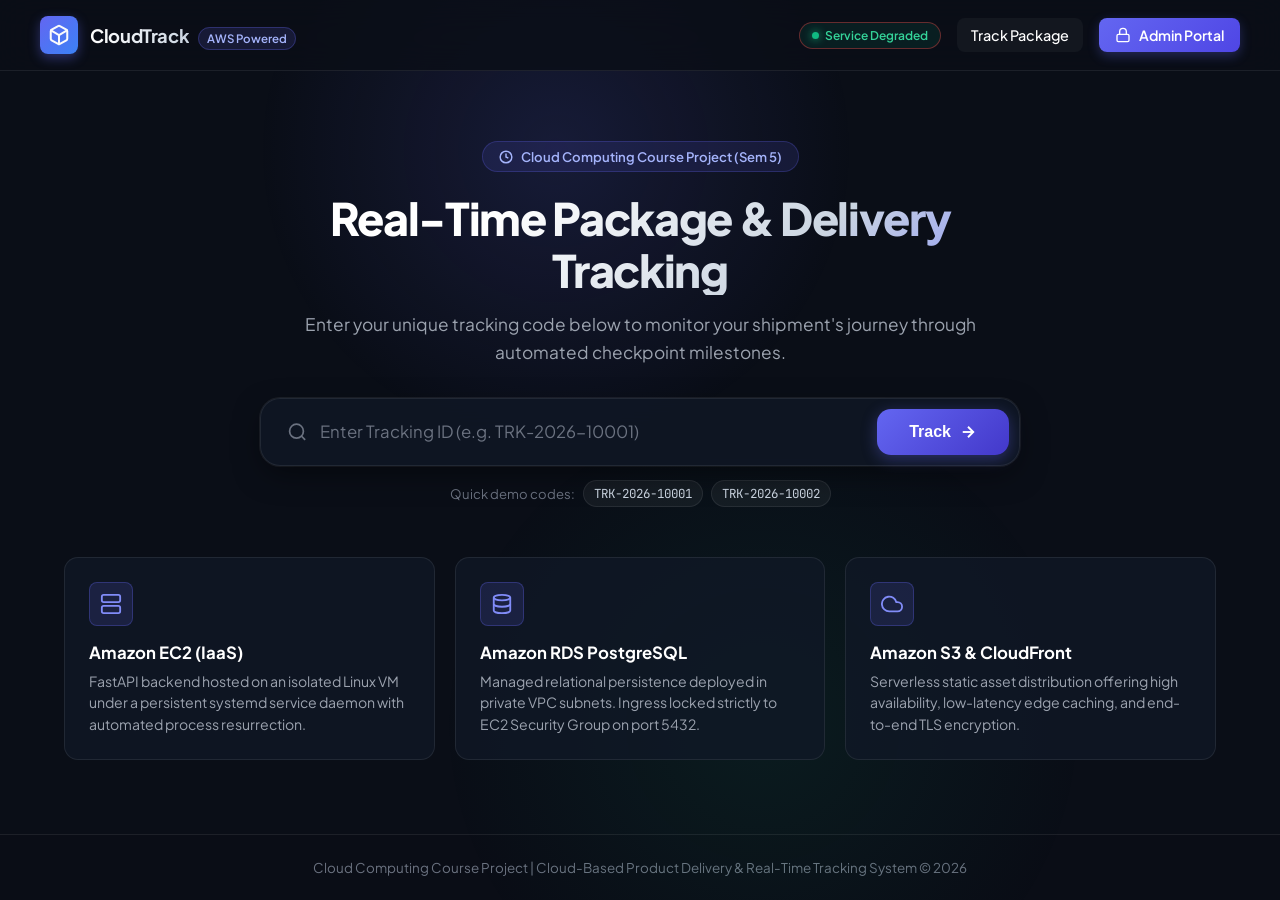
==== frontend/index.html @ 50c55e42 "feat: complete cloud tracking system with AWS provisioning and tests" ====
<!DOCTYPE html>
<html lang="en">
<head>
    <meta charset="UTF-8">
    <meta name="viewport" content="width=device-width, initial-scale=1.0">
    <title>Track Your Shipment | Cloud Delivery & Real-Time Tracking</title>
    <meta name="description" content="Track your package delivery status in real time with our cloud-hosted tracking platform powered by FastAPI, PostgreSQL, and AWS.">
    <link rel="stylesheet" href="css/style.css">
    <link rel="icon" href="data:image/svg+xml,<svg xmlns=%22http://www.w3.org/2000/svg%22 viewBox=%220%22%22 100 100%22><text y=%22.9em%22 font-size=%2290%22>📦</text></svg>">
</head>
<body>

    <!-- Top Navigation Bar -->
    <header class="navbar">
        <div class="nav-container">
            <a href="/" class="brand">
                <div class="brand-icon">
                    <svg width="22" height="22" viewBox="0 0 24 24" fill="none" stroke="currentColor" stroke-width="2.2" stroke-linecap="round" stroke-linejoin="round">
                        <path d="M21 16V8a2 2 0 0 0-1-1.73l-7-4a2 2 0 0 0-2 0l-7 4A2 2 0 0 0 3 8v8a2 2 0 0 0 1 1.73l7 4a2 2 0 0 0 2 0l7-4A2 2 0 0 0 21 16z"></path>
                        <polyline points="3.27 6.96 12 12.01 20.73 6.96"></polyline>
                        <line x1="12" y1="22.08" x2="12" y2="12"></line>
                    </svg>
                </div>
                <div>
                    <span class="brand-title">CloudTrack</span>
                    <span class="brand-badge">AWS Powered</span>
                </div>
            </a>

            <div class="nav-links">
                <div class="health-pill" id="systemHealthBadge" title="Backend compute & database availability probe">
                    <span class="health-dot"></span>
                    <span id="healthText">Probing Cloud...</span>
                </div>
                <a href="/" class="nav-link active">Track Package</a>
                <a href="admin.html" class="btn-nav">
                    <svg width="16" height="16" viewBox="0 0 24 24" fill="none" stroke="currentColor" stroke-width="2">
                        <rect x="3" y="11" width="18" height="11" rx="2" ry="2"></rect>
                        <path d="M7 11V7a5 5 0 0 1 10 0v4"></path>
                    </svg>
                    Admin Portal
                </a>
            </div>
        </div>
    </header>

    <!-- Main Content Area -->
    <main class="main-content">
        <!-- Hero Section -->
        <section class="hero">
            <div class="hero-tag">
                <svg width="14" height="14" viewBox="0 0 24 24" fill="none" stroke="currentColor" stroke-width="2.5">
                    <circle cx="12" cy="12" r="10"></circle>
                    <polyline points="12 6 12 12 16 14"></polyline>
                </svg>
                Cloud Computing Course Project (Sem 5)
            </div>
            <h1 class="hero-title">Real-Time Package & Delivery Tracking</h1>
            <p class="hero-subtitle">
                Enter your unique tracking code below to monitor your shipment's journey through automated checkpoint milestones.
            </p>

            <!-- Search Card -->
            <div class="search-card">
                <form id="trackForm" class="search-form">
                    <div class="search-input-wrapper">
                        <svg width="22" height="22" viewBox="0 0 24 24" fill="none" stroke="#6b7280" stroke-width="2">
                            <circle cx="11" cy="11" r="8"></circle>
                            <line x1="21" y1="21" x2="16.65" y2="16.65"></line>
                        </svg>
                        <input 
                            type="text" 
                            id="trackingInput" 
                            class="search-input" 
                            placeholder="Enter Tracking ID (e.g. TRK-2026-10001)" 
                            required 
                            pattern="^[Tt][Rr][Kk]-\d{4}-\d{5}$"
                            title="Format: TRK-YYYY-NNNNN (e.g. TRK-2026-10001)"
                            autocomplete="off"
                            spellcheck="false"
                        />
                    </div>
                    <button type="submit" id="btnTrack" class="btn-search">
                        <span>Track</span>
                        <svg width="18" height="18" viewBox="0 0 24 24" fill="none" stroke="currentColor" stroke-width="2.5">
                            <line x1="5" y1="12" x2="19" y2="12"></line>
                            <polyline points="12 5 19 12 12 19"></polyline>
                        </svg>
                    </button>
                </form>
            </div>

            <!-- Quick Demo Sample Chips -->
            <div class="sample-chips">
                <span>Quick demo codes:</span>
                <button type="button" class="chip sample-btn" data-code="TRK-2026-10001">TRK-2026-10001</button>
                <button type="button" class="chip sample-btn" data-code="TRK-2026-10002">TRK-2026-10002</button>
            </div>
        </section>

        <!-- Tracking Results Container -->
        <section id="resultsArea" class="result-container" style="display: none;">
            <div class="result-card">
                <!-- Header -->
                <div class="result-header">
                    <div class="result-id-group">
                        <span class="result-label">Tracking Number</span>
                        <span id="displayTrackingId" class="result-id">TRK-2026-XXXXX</span>
                    </div>
                    <div>
                        <span id="displayStatusBadge" class="status-badge CREATED">CREATED</span>
                    </div>
                </div>

                <!-- 6-Stage Visual Stepper -->
                <div class="stepper-container">
                    <div class="stepper">
                        <div class="stepper-progress-bg">
                            <div id="stepperFill" class="stepper-progress-fill" style="width: 0%;"></div>
                        </div>

                        <div class="step-item" data-stage="CREATED">
                            <div class="step-circle">1</div>
                            <span class="step-name">Created</span>
                        </div>
                        <div class="step-item" data-stage="PACKED">
                            <div class="step-circle">2</div>
                            <span class="step-name">Packed</span>
                        </div>
                        <div class="step-item" data-stage="DISPATCHED">
                            <div class="step-circle">3</div>
                            <span class="step-name">Dispatched</span>
                        </div>
                        <div class="step-item" data-stage="IN_TRANSIT">
                            <div class="step-circle">4</div>
                            <span class="step-name">In Transit</span>
                        </div>
                        <div class="step-item" data-stage="OUT_FOR_DELIVERY">
                            <div class="step-circle">5</div>
                            <span class="step-name">Out for Delivery</span>
                        </div>
                        <div class="step-item" data-stage="DELIVERED">
                            <div class="step-circle">6</div>
                            <span class="step-name">Delivered</span>
                        </div>
                    </div>
                </div>

                <!-- Info Grid -->
                <div class="info-grid">
                    <div class="info-item">
                        <span class="info-label">Product Item</span>
                        <span id="displayProduct" class="info-val">-</span>
                    </div>
                    <div class="info-item">
                        <span class="info-label">Destination City</span>
                        <span id="displayDestination" class="info-val">-</span>
                    </div>
                    <div class="info-item">
                        <span class="info-label">Registered On</span>
                        <span id="displayCreatedDate" class="info-val">-</span>
                    </div>
                    <div class="info-item">
                        <span class="info-label">Last Status Update</span>
                        <span id="displayUpdatedDate" class="info-val">-</span>
                    </div>
                </div>

                <!-- Timeline Section -->
                <div class="timeline-section">
                    <h2 class="section-title">
                        <svg width="20" height="20" viewBox="0 0 24 24" fill="none" stroke="#6366f1" stroke-width="2.5">
                            <circle cx="12" cy="12" r="10"></circle>
                            <polyline points="12 6 12 12 14 14"></polyline>
                        </svg>
                        Checkpoint Journey History
                    </h2>
                    
                    <div id="timelineContainer" class="timeline">
                        <!-- Dynamic Checkpoint Events Injected Here -->
                    </div>

                    <!-- Privacy Assurance Callout -->
                    <div class="privacy-banner">
                        <svg width="20" height="20" viewBox="0 0 24 24" fill="none" stroke="currentColor" stroke-width="2">
                            <rect x="3" y="11" width="18" height="11" rx="2" ry="2"></rect>
                            <path d="M7 11V7a5 5 0 0 1 10 0v4"></path>
                        </svg>
                        <span>
                            <strong>Cloud Security & Privacy Guarantee:</strong> Customer tracking responses enforce strict data minimization. Recipient phone numbers and street addresses remain confidential on private database subnets.
                        </span>
                    </div>
                </div>
            </div>
        </section>

        <!-- Error State Display -->
        <div id="errorArea" class="result-container" style="display: none;">
            <div class="result-card" style="padding: 30px; text-align: center;">
                <div style="font-size: 2.5rem; margin-bottom: 12px;">🔍</div>
                <h3 id="errorHeading" style="font-size: 1.25rem; font-weight: 700; margin-bottom: 8px;">Shipment Not Found</h3>
                <p id="errorMessage" style="color: var(--text-secondary); font-size: 0.95rem; max-width: 500px; margin: 0 auto;"></p>
            </div>
        </div>

        <!-- Cloud Architecture Feature Highlights -->
        <section class="features-grid">
            <div class="feature-card">
                <div class="feature-icon">
                    <svg width="22" height="22" viewBox="0 0 24 24" fill="none" stroke="currentColor" stroke-width="2">
                        <rect x="2" y="2" width="20" height="8" rx="2" ry="2"></rect>
                        <rect x="2" y="14" width="20" height="8" rx="2" ry="2"></rect>
                        <line x1="6" y1="6" x2="6.01" y2="6"></line>
                        <line x1="6" y1="18" x2="6.01" y2="18"></line>
                    </svg>
                </div>
                <h3 class="feature-title">Amazon EC2 (IaaS)</h3>
                <p class="feature-desc">
                    FastAPI backend hosted on an isolated Linux VM under a persistent systemd service daemon with automated process resurrection.
                </p>
            </div>

            <div class="feature-card">
                <div class="feature-icon">
                    <svg width="22" height="22" viewBox="0 0 24 24" fill="none" stroke="currentColor" stroke-width="2">
                        <ellipse cx="12" cy="5" rx="9" ry="3"></ellipse>
                        <path d="M21 12c0 1.66-4 3-9 3s-9-1.34-9-3"></path>
                        <path d="M3 5v14c0 1.66 4 3 9 3s9-1.34 9-3V5"></path>
                    </svg>
                </div>
                <h3 class="feature-title">Amazon RDS PostgreSQL</h3>
                <p class="feature-desc">
                    Managed relational persistence deployed in private VPC subnets. Ingress locked strictly to EC2 Security Group on port 5432.
                </p>
            </div>

            <div class="feature-card">
                <div class="feature-icon">
                    <svg width="22" height="22" viewBox="0 0 24 24" fill="none" stroke="currentColor" stroke-width="2">
                        <path d="M18 10h-1.26A8 8 0 1 0 9 20h9a5 5 0 0 0 0-10z"></path>
                    </svg>
                </div>
                <h3 class="feature-title">Amazon S3 & CloudFront</h3>
                <p class="feature-desc">
                    Serverless static asset distribution offering high availability, low-latency edge caching, and end-to-end TLS encryption.
                </p>
            </div>
        </section>
    </main>

    <!-- Footer -->
    <footer class="footer">
        <p>Cloud Computing Course Project | Cloud-Based Product Delivery & Real-Time Tracking System &copy; 2026</p>
    </footer>

    <!-- Toast Notification -->
    <div id="toast" class="toast"></div>

    <script src="js/app.js"></script>
</body>
</html>
---- frontend/css/style.css ----
/* ----------------------------------------------------
   Cloud-Based Product Delivery & Real-Time Tracking
   Modern Glassmorphism Design System
   ---------------------------------------------------- */
@import url('https://fonts.googleapis.com/css2?family=Plus+Jakarta+Sans:wght@300;400;500;600;700;800&family=JetBrains+Mono:wght@400;500;600&display=swap');

:root {
    --bg-primary: #0a0e17;
    --bg-secondary: #111827;
    --bg-card: rgba(17, 24, 39, 0.75);
    --bg-card-hover: rgba(31, 41, 55, 0.85);
    --bg-glass: rgba(255, 255, 255, 0.04);
    
    --border-subtle: rgba(255, 255, 255, 0.08);
    --border-focus: rgba(99, 102, 241, 0.6);
    
    --text-primary: #f9fafb;
    --text-secondary: #9ca3af;
    --text-muted: #6b7280;
    
    --accent-primary: #6366f1;
    --accent-primary-hover: #4f46e5;
    --accent-glow: rgba(99, 102, 241, 0.35);
    
    --status-created: #3b82f6;
    --status-packed: #6366f1;
    --status-dispatched: #8b5cf6;
    --status-in_transit: #f59e0b;
    --status-out_for_delivery: #ec4899;
    --status-delivered: #10b981;
    --status-cancelled: #ef4444;
    
    --radius-sm: 8px;
    --radius-md: 14px;
    --radius-lg: 20px;
    --radius-full: 9999px;
    
    --shadow-card: 0 10px 30px -5px rgba(0, 0, 0, 0.5), 0 0 0 1px var(--border-subtle);
    --shadow-glow: 0 0 25px var(--accent-glow);
    
    --transition-fast: 0.2s cubic-bezier(0.4, 0, 0.2, 1);
    --transition-smooth: 0.35s cubic-bezier(0.16, 1, 0.3, 1);
}

* {
    margin: 0;
    padding: 0;
    box-sizing: border-box;
}

body {
    font-family: 'Plus Jakarta Sans', sans-serif;
    background-color: var(--bg-primary);
    color: var(--text-primary);
    min-height: 100vh;
    display: flex;
    flex-direction: column;
    overflow-x: hidden;
    position: relative;
}

/* Ambient Background Glow */
body::before {
    content: '';
    position: fixed;
    top: -150px;
    left: 20%;
    width: 600px;
    height: 600px;
    background: radial-gradient(circle, rgba(99, 102, 241, 0.15) 0%, rgba(0, 0, 0, 0) 70%);
    pointer-events: none;
    z-index: 0;
}

body::after {
    content: '';
    position: fixed;
    bottom: -150px;
    right: 15%;
    width: 650px;
    height: 650px;
    background: radial-gradient(circle, rgba(16, 185, 129, 0.08) 0%, rgba(0, 0, 0, 0) 70%);
    pointer-events: none;
    z-index: 0;
}

/* Header & Navigation */
.navbar {
    position: sticky;
    top: 0;
    z-index: 100;
    backdrop-filter: blur(16px);
    -webkit-backdrop-filter: blur(16px);
    background: rgba(10, 14, 23, 0.8);
    border-bottom: 1px solid var(--border-subtle);
    padding: 16px 24px;
}

.nav-container {
    max-width: 1200px;
    margin: 0 auto;
    display: flex;
    align-items: center;
    justify-content: space-between;
}

.brand {
    display: flex;
    align-items: center;
    gap: 12px;
    text-decoration: none;
    color: var(--text-primary);
}

.brand-icon {
    width: 38px;
    height: 38px;
    background: linear-gradient(135deg, #6366f1, #3b82f6);
    border-radius: var(--radius-sm);
    display: flex;
    align-items: center;
    justify-content: center;
    box-shadow: 0 4px 12px rgba(99, 102, 241, 0.4);
}

.brand-title {
    font-size: 1.15rem;
    font-weight: 700;
    letter-spacing: -0.02em;
    background: linear-gradient(to right, #ffffff, #cbd5e1);
    -webkit-background-clip: text;
    -webkit-text-fill-color: transparent;
}

.brand-badge {
    font-size: 0.72rem;
    padding: 3px 8px;
    background: rgba(99, 102, 241, 0.15);
    color: #a5b4fc;
    border: 1px solid rgba(99, 102, 241, 0.3);
    border-radius: var(--radius-full);
    font-weight: 600;
    margin-left: 6px;
}

.nav-links {
    display: flex;
    align-items: center;
    gap: 16px;
}

.nav-link {
    color: var(--text-secondary);
    text-decoration: none;
    font-size: 0.9rem;
    font-weight: 500;
    padding: 8px 14px;
    border-radius: var(--radius-sm);
    transition: var(--transition-fast);
}

.nav-link:hover, .nav-link.active {
    color: #ffffff;
    background: var(--bg-glass);
}

.btn-nav {
    display: inline-flex;
    align-items: center;
    gap: 8px;
    padding: 8px 16px;
    font-size: 0.88rem;
    font-weight: 600;
    color: #ffffff;
    background: linear-gradient(135deg, var(--accent-primary), #4f46e5);
    border: none;
    border-radius: var(--radius-sm);
    cursor: pointer;
    text-decoration: none;
    transition: var(--transition-fast);
    box-shadow: 0 4px 12px rgba(99, 102, 241, 0.3);
}

.btn-nav:hover {
    transform: translateY(-1px);
    box-shadow: 0 6px 18px rgba(99, 102, 241, 0.45);
}

/* System Health Indicator */
.health-pill {
    display: inline-flex;
    align-items: center;
    gap: 6px;
    padding: 5px 12px;
    background: rgba(16, 185, 129, 0.1);
    border: 1px solid rgba(16, 185, 129, 0.3);
    border-radius: var(--radius-full);
    font-size: 0.75rem;
    font-weight: 600;
    color: #34d399;
}

.health-dot {
    width: 7px;
    height: 7px;
    border-radius: 50%;
    background: #10b981;
    box-shadow: 0 0 8px #10b981;
    animation: pulse 2s infinite;
}

@keyframes pulse {
    0%, 100% { opacity: 1; transform: scale(1); }
    50% { opacity: 0.4; transform: scale(0.85); }
}

/* Main Container */
.main-content {
    flex: 1;
    max-width: 1200px;
    width: 100%;
    margin: 0 auto;
    padding: 40px 24px;
    position: relative;
    z-index: 1;
}

/* Hero Section (Customer Portal) */
.hero {
    text-align: center;
    max-width: 760px;
    margin: 30px auto 40px auto;
}

.hero-tag {
    display: inline-flex;
    align-items: center;
    gap: 8px;
    padding: 6px 16px;
    background: rgba(99, 102, 241, 0.12);
    border: 1px solid rgba(99, 102, 241, 0.25);
    border-radius: var(--radius-full);
    font-size: 0.82rem;
    font-weight: 600;
    color: #a5b4fc;
    margin-bottom: 20px;
}

.hero-title {
    font-size: 2.8rem;
    font-weight: 800;
    letter-spacing: -0.03em;
    line-height: 1.15;
    margin-bottom: 16px;
    background: linear-gradient(135deg, #ffffff 30%, #cbd5e1 70%, #818cf8 100%);
    -webkit-background-clip: text;
    -webkit-text-fill-color: transparent;
}

.hero-subtitle {
    font-size: 1.08rem;
    color: var(--text-secondary);
    line-height: 1.6;
    margin-bottom: 32px;
}

/* Search Box Component */
.search-card {
    background: var(--bg-card);
    backdrop-filter: blur(20px);
    -webkit-backdrop-filter: blur(20px);
    border: 1px solid var(--border-subtle);
    border-radius: var(--radius-lg);
    padding: 10px;
    box-shadow: var(--shadow-card);
    transition: var(--transition-fast);
}

.search-card:focus-within {
    border-color: var(--border-focus);
    box-shadow: 0 10px 30px -5px rgba(0, 0, 0, 0.6), 0 0 20px var(--accent-glow);
}

.search-form {
    display: flex;
    gap: 10px;
}

.search-input-wrapper {
    flex: 1;
    display: flex;
    align-items: center;
    gap: 12px;
    padding: 0 16px;
}

.search-input {
    width: 100%;
    background: transparent;
    border: none;
    outline: none;
    font-size: 1.05rem;
    font-family: 'JetBrains Mono', monospace;
    font-weight: 600;
    color: #ffffff;
    letter-spacing: 0.05em;
}

.search-input::placeholder {
    color: var(--text-muted);
    font-family: 'Plus Jakarta Sans', sans-serif;
    font-weight: 400;
    letter-spacing: normal;
}

.btn-search {
    padding: 14px 32px;
    background: linear-gradient(135deg, var(--accent-primary), #4338ca);
    color: #ffffff;
    border: none;
    border-radius: var(--radius-md);
    font-size: 1rem;
    font-weight: 700;
    cursor: pointer;
    display: flex;
    align-items: center;
    gap: 8px;
    transition: var(--transition-fast);
    box-shadow: 0 4px 15px rgba(99, 102, 241, 0.35);
}

.btn-search:hover {
    transform: translateY(-1px);
    box-shadow: 0 6px 22px rgba(99, 102, 241, 0.5);
}

.btn-search:disabled {
    opacity: 0.6;
    cursor: not-allowed;
    transform: none;
}

/* Sample Tracking Badges */
.sample-chips {
    display: flex;
    align-items: center;
    justify-content: center;
    gap: 8px;
    flex-wrap: wrap;
    margin-top: 14px;
    font-size: 0.82rem;
    color: var(--text-muted);
}

.chip {
    padding: 4px 10px;
    background: rgba(255, 255, 255, 0.05);
    border: 1px solid var(--border-subtle);
    border-radius: var(--radius-full);
    color: #cbd5e1;
    font-family: 'JetBrains Mono', monospace;
    font-size: 0.78rem;
    cursor: pointer;
    transition: var(--transition-fast);
}

.chip:hover {
    background: rgba(99, 102, 241, 0.2);
    border-color: rgba(99, 102, 241, 0.4);
    color: #ffffff;
}

/* Tracking Result Card */
.result-container {
    max-width: 900px;
    margin: 40px auto 0 auto;
    animation: fadeIn 0.4s cubic-bezier(0.16, 1, 0.3, 1);
}

@keyframes fadeIn {
    from { opacity: 0; transform: translateY(16px); }
    to { opacity: 1; transform: translateY(0); }
}

.result-card {
    background: var(--bg-card);
    backdrop-filter: blur(20px);
    -webkit-backdrop-filter: blur(20px);
    border: 1px solid var(--border-subtle);
    border-radius: var(--radius-lg);
    box-shadow: var(--shadow-card);
    overflow: hidden;
}

.result-header {
    padding: 24px 30px;
    border-bottom: 1px solid var(--border-subtle);
    display: flex;
    align-items: center;
    justify-content: space-between;
    flex-wrap: wrap;
    gap: 16px;
    background: rgba(255, 255, 255, 0.02);
}

.result-id-group {
    display: flex;
    flex-direction: column;
    gap: 4px;
}

.result-label {
    font-size: 0.75rem;
    text-transform: uppercase;
    letter-spacing: 0.08em;
    color: var(--text-muted);
    font-weight: 600;
}

.result-id {
    font-family: 'JetBrains Mono', monospace;
    font-size: 1.5rem;
    font-weight: 700;
    color: #ffffff;
    letter-spacing: 0.04em;
}

/* Status Badges */
.status-badge {
    display: inline-flex;
    align-items: center;
    gap: 8px;
    padding: 7px 16px;
    border-radius: var(--radius-full);
    font-size: 0.85rem;
    font-weight: 700;
    letter-spacing: 0.03em;
    text-transform: uppercase;
}

.status-badge.CREATED {
    background: rgba(59, 130, 246, 0.15);
    color: #60a5fa;
    border: 1px solid rgba(59, 130, 246, 0.35);
}

.status-badge.PACKED {
    background: rgba(99, 102, 241, 0.15);
    color: #818cf8;
    border: 1px solid rgba(99, 102, 241, 0.35);
}

.status-badge.DISPATCHED {
    background: rgba(139, 92, 246, 0.15);
    color: #c084fc;
    border: 1px solid rgba(139, 92, 246, 0.35);
}

.status-badge.IN_TRANSIT {
    background: rgba(245, 158, 11, 0.15);
    color: #fbbf24;
    border: 1px solid rgba(245, 158, 11, 0.35);
}

.status-badge.OUT_FOR_DELIVERY {
    background: rgba(236, 72, 153, 0.15);
    color: #f472b6;
    border: 1px solid rgba(236, 72, 153, 0.35);
}

.status-badge.DELIVERED {
    background: rgba(16, 185, 129, 0.15);
    color: #34d399;
    border: 1px solid rgba(16, 185, 129, 0.35);
}

.status-badge.CANCELLED {
    background: rgba(239, 68, 68, 0.15);
    color: #f87171;
    border: 1px solid rgba(239, 68, 68, 0.35);
}

/* Stepper Bar */
.stepper-container {
    padding: 32px 30px;
    background: rgba(10, 14, 23, 0.4);
    border-bottom: 1px solid var(--border-subtle);
    overflow-x: auto;
}

.stepper {
    display: flex;
    align-items: center;
    justify-content: space-between;
    min-width: 620px;
    position: relative;
}

.stepper-progress-bg {
    position: absolute;
    top: 18px;
    left: 20px;
    right: 20px;
    height: 4px;
    background: rgba(255, 255, 255, 0.08);
    z-index: 0;
    border-radius: var(--radius-full);
}

.stepper-progress-fill {
    height: 100%;
    background: linear-gradient(90deg, #6366f1, #10b981);
    border-radius: var(--radius-full);
    transition: width 0.5s ease;
}

.step-item {
    display: flex;
    flex-direction: column;
    align-items: center;
    gap: 8px;
    position: relative;
    z-index: 1;
}

.step-circle {
    width: 36px;
    height: 36px;
    border-radius: 50%;
    background: var(--bg-secondary);
    border: 2px solid rgba(255, 255, 255, 0.15);
    color: var(--text-muted);
    display: flex;
    align-items: center;
    justify-content: center;
    font-size: 0.85rem;
    font-weight: 700;
    transition: var(--transition-fast);
}

.step-item.completed .step-circle {
    background: #10b981;
    border-color: #10b981;
    color: #ffffff;
    box-shadow: 0 0 14px rgba(16, 185, 129, 0.4);
}

.step-item.current .step-circle {
    background: var(--accent-primary);
    border-color: #818cf8;
    color: #ffffff;
    box-shadow: 0 0 16px rgba(99, 102, 241, 0.5);
    animation: stepPulse 2s infinite;
}

@keyframes stepPulse {
    0%, 100% { transform: scale(1); box-shadow: 0 0 16px rgba(99, 102, 241, 0.5); }
    50% { transform: scale(1.08); box-shadow: 0 0 24px rgba(99, 102, 241, 0.7); }
}

.step-name {
    font-size: 0.75rem;
    font-weight: 600;
    color: var(--text-muted);
    text-transform: uppercase;
    letter-spacing: 0.04em;
}

.step-item.completed .step-name {
    color: #e5e7eb;
}

.step-item.current .step-name {
    color: #818cf8;
    font-weight: 700;
}

/* Shipment Info Grid */
.info-grid {
    display: grid;
    grid-template-columns: repeat(auto-fit, minmax(200px, 1fr));
    gap: 16px;
    padding: 24px 30px;
    border-bottom: 1px solid var(--border-subtle);
}

.info-item {
    display: flex;
    flex-direction: column;
    gap: 4px;
}

.info-label {
    font-size: 0.75rem;
    color: var(--text-muted);
    text-transform: uppercase;
    letter-spacing: 0.05em;
    font-weight: 600;
}

.info-val {
    font-size: 0.95rem;
    color: #f3f4f6;
    font-weight: 600;
}

/* Timeline Checkpoints */
.timeline-section {
    padding: 30px;
}

.section-title {
    font-size: 1.15rem;
    font-weight: 700;
    color: #ffffff;
    margin-bottom: 24px;
    display: flex;
    align-items: center;
    gap: 10px;
}

.timeline {
    position: relative;
    padding-left: 28px;
}

.timeline::before {
    content: '';
    position: absolute;
    left: 8px;
    top: 6px;
    bottom: 6px;
    width: 2px;
    background: rgba(255, 255, 255, 0.1);
}

.timeline-event {
    position: relative;
    margin-bottom: 28px;
}

.timeline-event:last-child {
    margin-bottom: 0;
}

.timeline-dot {
    position: absolute;
    left: -28px;
    top: 4px;
    width: 18px;
    height: 18px;
    border-radius: 50%;
    background: var(--bg-secondary);
    border: 3px solid var(--accent-primary);
    box-shadow: 0 0 10px rgba(99, 102, 241, 0.4);
}

.timeline-event:first-child .timeline-dot {
    border-color: #10b981;
    background: #10b981;
    box-shadow: 0 0 12px rgba(16, 185, 129, 0.6);
}

.timeline-content {
    background: rgba(255, 255, 255, 0.02);
    border: 1px solid var(--border-subtle);
    border-radius: var(--radius-md);
    padding: 16px 20px;
    transition: var(--transition-fast);
}

.timeline-content:hover {
    background: rgba(255, 255, 255, 0.04);
    border-color: rgba(255, 255, 255, 0.15);
}

.timeline-top {
    display: flex;
    align-items: center;
    justify-content: space-between;
    margin-bottom: 6px;
    flex-wrap: wrap;
    gap: 8px;
}

.timeline-status {
    font-size: 0.88rem;
    font-weight: 700;
    color: #ffffff;
}

.timeline-time {
    font-size: 0.78rem;
    font-family: 'JetBrains Mono', monospace;
    color: var(--text-muted);
}

.timeline-location {
    font-size: 0.9rem;
    color: #cbd5e1;
    display: flex;
    align-items: center;
    gap: 6px;
    margin-bottom: 4px;
}

.timeline-remarks {
    font-size: 0.82rem;
    color: var(--text-secondary);
    font-style: italic;
}

/* Privacy Assurance Banner */
.privacy-banner {
    margin-top: 24px;
    padding: 14px 20px;
    background: rgba(99, 102, 241, 0.06);
    border: 1px solid rgba(99, 102, 241, 0.18);
    border-radius: var(--radius-md);
    display: flex;
    align-items: center;
    gap: 12px;
    font-size: 0.84rem;
    color: #a5b4fc;
}

/* Architecture Features Cards (Below Result) */
.features-grid {
    display: grid;
    grid-template-columns: repeat(auto-fit, minmax(260px, 1fr));
    gap: 20px;
    margin-top: 50px;
}

.feature-card {
    background: var(--bg-card);
    border: 1px solid var(--border-subtle);
    border-radius: var(--radius-md);
    padding: 24px;
    transition: var(--transition-smooth);
}

.feature-card:hover {
    transform: translateY(-4px);
    border-color: rgba(255, 255, 255, 0.15);
    box-shadow: 0 12px 28px rgba(0, 0, 0, 0.4);
}

.feature-icon {
    width: 44px;
    height: 44px;
    border-radius: var(--radius-sm);
    background: rgba(99, 102, 241, 0.15);
    border: 1px solid rgba(99, 102, 241, 0.3);
    display: flex;
    align-items: center;
    justify-content: center;
    color: #818cf8;
    margin-bottom: 16px;
}

.feature-title {
    font-size: 1.05rem;
    font-weight: 700;
    color: #ffffff;
    margin-bottom: 8px;
}

.feature-desc {
    font-size: 0.88rem;
    color: var(--text-secondary);
    line-height: 1.5;
}

/* Footer */
.footer {
    border-top: 1px solid var(--border-subtle);
    padding: 24px;
    text-align: center;
    font-size: 0.84rem;
    color: var(--text-muted);
    background: rgba(10, 14, 23, 0.9);
}

/* Modal Components */
.modal-overlay {
    position: fixed;
    top: 0;
    left: 0;
    right: 0;
    bottom: 0;
    background: rgba(0, 0, 0, 0.75);
    backdrop-filter: blur(8px);
    -webkit-backdrop-filter: blur(8px);
    display: flex;
    align-items: center;
    justify-content: center;
    z-index: 1000;
    padding: 20px;
    opacity: 0;
    pointer-events: none;
    transition: opacity 0.25s ease;
}

.modal-overlay.active {
    opacity: 1;
    pointer-events: auto;
}

.modal-content {
    background: var(--bg-secondary);
    border: 1px solid var(--border-subtle);
    border-radius: var(--radius-lg);
    width: 100%;
    max-width: 580px;
    box-shadow: var(--shadow-card);
    overflow: hidden;
    transform: scale(0.95);
    transition: transform 0.25s ease;
}

.modal-overlay.active .modal-content {
    transform: scale(1);
}

.modal-header {
    padding: 20px 24px;
    border-bottom: 1px solid var(--border-subtle);
    display: flex;
    align-items: center;
    justify-content: space-between;
}

.modal-title {
    font-size: 1.15rem;
    font-weight: 700;
    color: #ffffff;
}

.modal-close {
    background: none;
    border: none;
    color: var(--text-muted);
    font-size: 1.3rem;
    cursor: pointer;
    transition: var(--transition-fast);
}

.modal-close:hover {
    color: #ffffff;
}

.modal-body {
    padding: 24px;
    max-height: 75vh;
    overflow-y: auto;
}

.form-group {
    margin-bottom: 18px;
}

.form-label {
    display: block;
    font-size: 0.82rem;
    font-weight: 600;
    color: var(--text-secondary);
    margin-bottom: 6px;
    text-transform: uppercase;
    letter-spacing: 0.04em;
}

.form-control {
    width: 100%;
    padding: 12px 14px;
    background: rgba(255, 255, 255, 0.05);
    border: 1px solid var(--border-subtle);
    border-radius: var(--radius-sm);
    color: #ffffff;
    font-family: inherit;
    font-size: 0.95rem;
    outline: none;
    transition: var(--transition-fast);
}

.form-control:focus {
    border-color: var(--border-focus);
    background: rgba(255, 255, 255, 0.08);
}

select.form-control {
    appearance: none;
    -webkit-appearance: none;
    -moz-appearance: none;
    background-color: #1a2234;
    background-image: url("data:image/svg+xml;charset=UTF-8,%3csvg xmlns='http://www.w3.org/2000/svg' viewBox='0 0 24 24' fill='none' stroke='%23818cf8' stroke-width='2.5' stroke-linecap='round' stroke-linejoin='round'%3e%3cpolyline points='6 9 12 15 18 9'%3e%3c/polyline%3e%3c/svg%3e");
    background-repeat: no-repeat;
    background-position: right 14px center;
    background-size: 16px;
    padding-right: 42px;
    cursor: pointer;
}

select.form-control option {
    background-color: #111827;
    color: #f9fafb;
    padding: 12px;
    font-size: 0.95rem;
}

select.form-control:disabled {
    opacity: 0.6;
    cursor: not-allowed;
}

textarea.form-control {
    resize: vertical;
    min-height: 80px;
}

.form-row {
    display: grid;
    grid-template-columns: 1fr 1fr;
    gap: 14px;
}

.btn-primary {
    width: 100%;
    padding: 12px;
    background: linear-gradient(135deg, var(--accent-primary), #4338ca);
    color: #ffffff;
    border: none;
    border-radius: var(--radius-sm);
    font-size: 0.95rem;
    font-weight: 700;
    cursor: pointer;
    transition: var(--transition-fast);
    box-shadow: 0 4px 14px rgba(99, 102, 241, 0.4);
}

.btn-primary:hover {
    transform: translateY(-1px);
    box-shadow: 0 6px 18px rgba(99, 102, 241, 0.55);
}

/* Admin Dashboard Specific Tables & Stats */
.stats-grid {
    display: grid;
    grid-template-columns: repeat(auto-fit, minmax(200px, 1fr));
    gap: 18px;
    margin-bottom: 30px;
}

.stat-card {
    background: var(--bg-card);
    border: 1px solid var(--border-subtle);
    border-radius: var(--radius-md);
    padding: 20px;
    display: flex;
    flex-direction: column;
    gap: 8px;
}

.stat-label {
    font-size: 0.78rem;
    text-transform: uppercase;
    letter-spacing: 0.06em;
    color: var(--text-muted);
    font-weight: 600;
}

.stat-value {
    font-size: 1.85rem;
    font-weight: 800;
    color: #ffffff;
}

.admin-table-container {
    background: var(--bg-card);
    border: 1px solid var(--border-subtle);
    border-radius: var(--radius-lg);
    box-shadow: var(--shadow-card);
    overflow: hidden;
}

.table-toolbar {
    padding: 18px 24px;
    display: flex;
    align-items: center;
    justify-content: space-between;
    flex-wrap: wrap;
    gap: 14px;
    border-bottom: 1px solid var(--border-subtle);
}

.data-table {
    width: 100%;
    border-collapse: collapse;
    text-align: left;
}

.data-table th {
    padding: 14px 20px;
    font-size: 0.75rem;
    text-transform: uppercase;
    letter-spacing: 0.06em;
    color: var(--text-muted);
    font-weight: 700;
    background: rgba(255, 255, 255, 0.02);
    border-bottom: 1px solid var(--border-subtle);
}

.data-table td {
    padding: 16px 20px;
    font-size: 0.9rem;
    color: #e5e7eb;
    border-bottom: 1px solid var(--border-subtle);
}

.data-table tr:hover td {
    background: rgba(255, 255, 255, 0.02);
}

.btn-action {
    padding: 6px 12px;
    background: rgba(99, 102, 241, 0.15);
    border: 1px solid rgba(99, 102, 241, 0.3);
    color: #a5b4fc;
    border-radius: var(--radius-sm);
    font-size: 0.8rem;
    font-weight: 600;
    cursor: pointer;
    transition: var(--transition-fast);
}

.btn-action:hover {
    background: rgba(99, 102, 241, 0.3);
    color: #ffffff;
}

/* Toast Notification */
.toast {
    position: fixed;
    bottom: 24px;
    right: 24px;
    padding: 14px 22px;
    background: var(--bg-secondary);
    border: 1px solid var(--border-subtle);
    border-radius: var(--radius-md);
    box-shadow: 0 10px 30px rgba(0, 0, 0, 0.5);
    color: #ffffff;
    font-size: 0.9rem;
    font-weight: 500;
    z-index: 2000;
    transform: translateY(100px);
    opacity: 0;
    transition: all 0.3s cubic-bezier(0.16, 1, 0.3, 1);
}

.toast.show {
    transform: translateY(0);
    opacity: 1;
}

.toast.success { border-color: #10b981; }
.toast.error { border-color: #ef4444; }
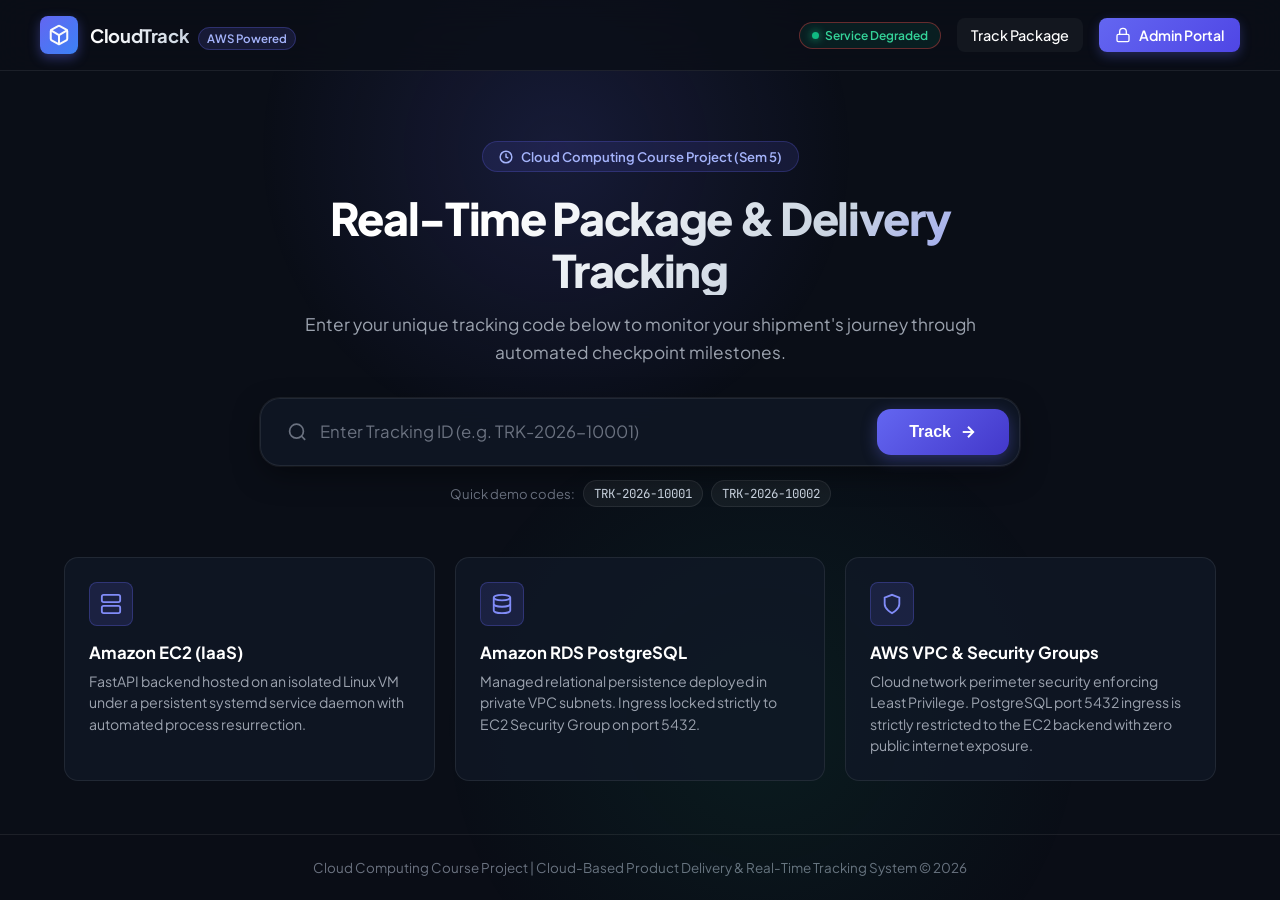
==== commit d0739ef4: "docs: update architecture card to AWS VPC & Security Groups" ====
--- a/frontend/index.html
+++ b/frontend/index.html
@@ -237,12 +237,12 @@
             <div class="feature-card">
                 <div class="feature-icon">
                     <svg width="22" height="22" viewBox="0 0 24 24" fill="none" stroke="currentColor" stroke-width="2">
-                        <path d="M18 10h-1.26A8 8 0 1 0 9 20h9a5 5 0 0 0 0-10z"></path>
-                    </svg>
-                </div>
-                <h3 class="feature-title">Amazon S3 & CloudFront</h3>
+                        <path d="M12 22s8-4 8-10V5l-8-3-8 3v7c0 6 8 10 8 10z"></path>
+                    </svg>
+                </div>
+                <h3 class="feature-title">AWS VPC & Security Groups</h3>
                 <p class="feature-desc">
-                    Serverless static asset distribution offering high availability, low-latency edge caching, and end-to-end TLS encryption.
+                    Cloud network perimeter security enforcing Least Privilege. PostgreSQL port 5432 ingress is strictly restricted to the EC2 backend with zero public internet exposure.
                 </p>
             </div>
         </section>
